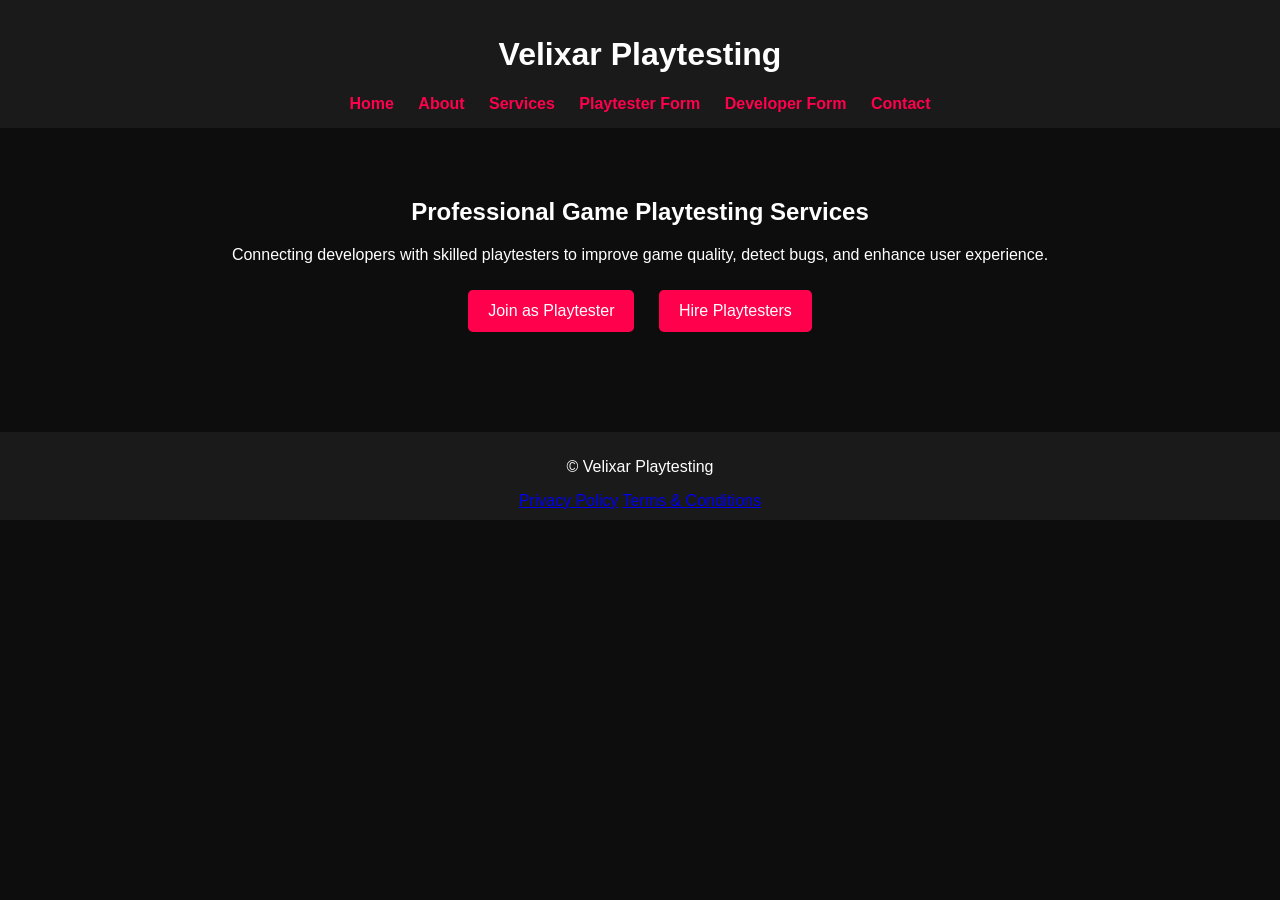
==== index.html @ 8974c755 "Add files via upload" ====
<!DOCTYPE html>
<html>
<head>
<title>Velixar Playtesting</title>
<link rel="stylesheet" href="style.css">
</head>
<body>

<header>
<h1>Velixar Playtesting</h1>
<nav>
<a href="index.html">Home</a>
<a href="about.html">About</a>
<a href="services.html">Services</a>
<a href="playtester.html">Playtester Form</a>
<a href="developer.html">Developer Form</a>
<a href="contact.html">Contact</a>
</nav>
</header>

<section class="hero">
<h2>Professional Game Playtesting Services</h2>
<p>Connecting developers with skilled playtesters to improve game quality, detect bugs, and enhance user experience.</p>
<a class="btn" href="playtester.html">Join as Playtester</a>
<a class="btn" href="developer.html">Hire Playtesters</a>
</section>

<footer>
<p>© Velixar Playtesting</p>
<a href="privacy-policy.html">Privacy Policy</a>
<a href="terms-and-conditions.html">Terms & Conditions</a>
</footer>

</body>
</html>
---- style.css ----
body {
font-family: Arial;
margin: 0;
background-color: #0d0d0d;
color: white;
}

header {
background-color: #1a1a1a;
padding: 15px;
text-align: center;
}

nav a {
color: #ff004c;
margin: 10px;
text-decoration: none;
font-weight: bold;
}

.hero {
padding: 50px;
text-align: center;
}

.btn {
display: inline-block;
margin: 10px;
padding: 12px 20px;
background-color: #ff004c;
color: white;
text-decoration: none;
border-radius: 5px;
}

form {
display: flex;
flex-direction: column;
max-width: 400px;
margin: auto;
}

input, textarea {
margin: 10px 0;
padding: 10px;
border-radius: 5px;
border: none;
}

button {
padding: 12px;
background-color: #ff004c;
color: white;
border: none;
border-radius: 5px;
cursor: pointer;
}

footer {
background-color: #1a1a1a;
padding: 10px;
text-align: center;
margin-top: 40px;
}
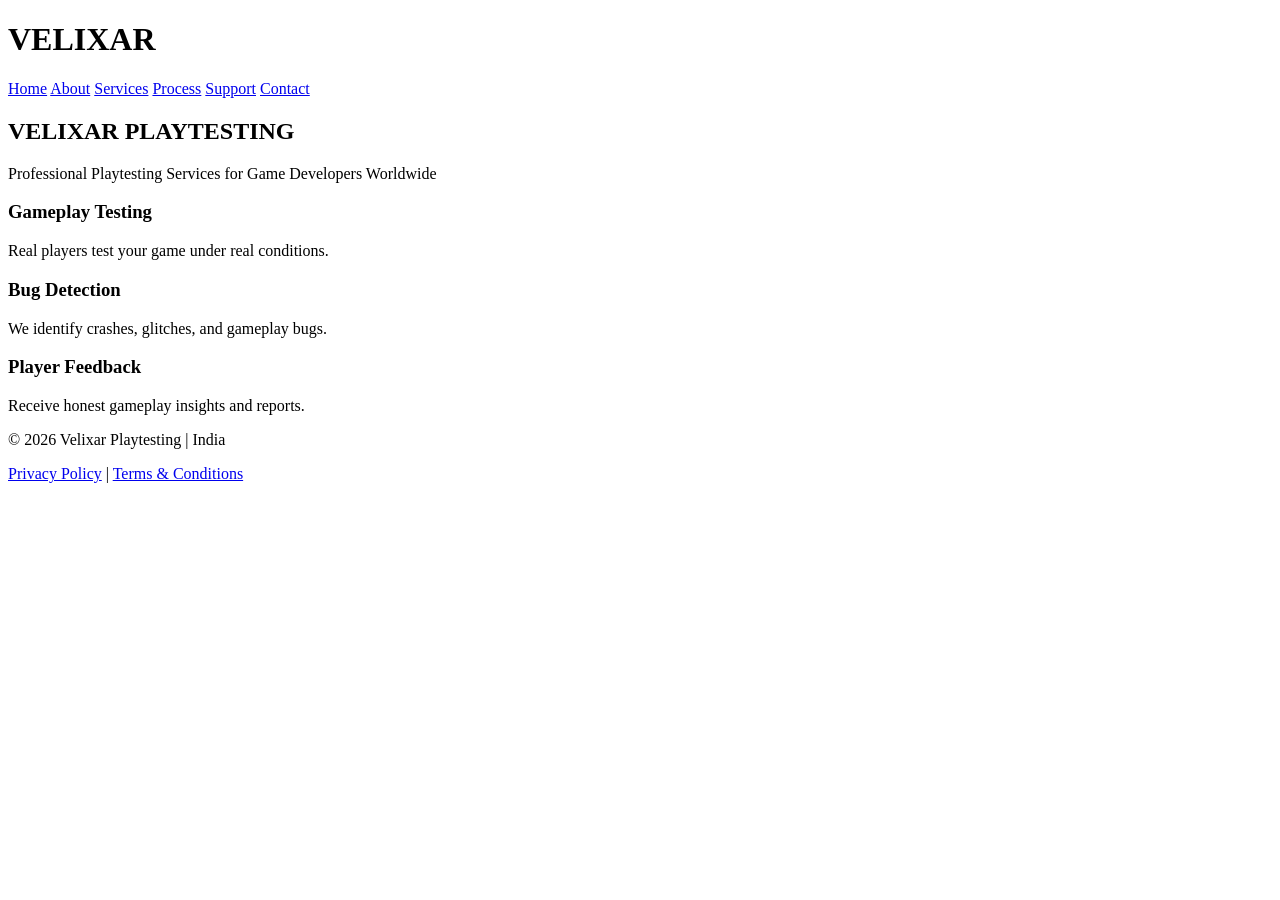
==== commit 42a223f5: "Add files via upload" ====
--- a/index.html
+++ b/index.html
@@ -2,34 +2,53 @@
 <!DOCTYPE html>
 <html>
 <head>
+<meta charset="UTF-8">
+<meta name="viewport" content="width=device-width, initial-scale=1.0">
 <title>Velixar Playtesting</title>
-<link rel="stylesheet" href="style.css">
+<link rel="stylesheet" href="css/style.css">
 </head>
 <body>
 
-<header>
-<h1>Velixar Playtesting</h1>
+<header class="navbar">
+<h1>VELIXAR</h1>
 <nav>
 <a href="index.html">Home</a>
 <a href="about.html">About</a>
 <a href="services.html">Services</a>
-<a href="playtester.html">Playtester Form</a>
-<a href="developer.html">Developer Form</a>
+<a href="process.html">Process</a>
+<a href="support.html">Support</a>
 <a href="contact.html">Contact</a>
 </nav>
 </header>
 
-<section class="hero">
-<h2>Professional Game Playtesting Services</h2>
-<p>Connecting developers with skilled playtesters to improve game quality, detect bugs, and enhance user experience.</p>
-<a class="btn" href="playtester.html">Join as Playtester</a>
-<a class="btn" href="developer.html">Hire Playtesters</a>
+<section class="section">
+
+<div class="hero">
+<h2>VELIXAR PLAYTESTING</h2>
+<p>Professional Playtesting Services for Game Developers Worldwide</p>
+</div>
+
+<div class="card">
+<h3>Gameplay Testing</h3>
+<p>Real players test your game under real conditions.</p>
+</div>
+
+<div class="card">
+<h3>Bug Detection</h3>
+<p>We identify crashes, glitches, and gameplay bugs.</p>
+</div>
+
+<div class="card">
+<h3>Player Feedback</h3>
+<p>Receive honest gameplay insights and reports.</p>
+</div>
+
 </section>
 
 <footer>
-<p>© Velixar Playtesting</p>
-<a href="privacy-policy.html">Privacy Policy</a>
-<a href="terms-and-conditions.html">Terms & Conditions</a>
+<p>© 2026 Velixar Playtesting | India</p>
+<a href="privacy.html">Privacy Policy</a> |
+<a href="terms.html">Terms & Conditions</a>
 </footer>
 
 </body>
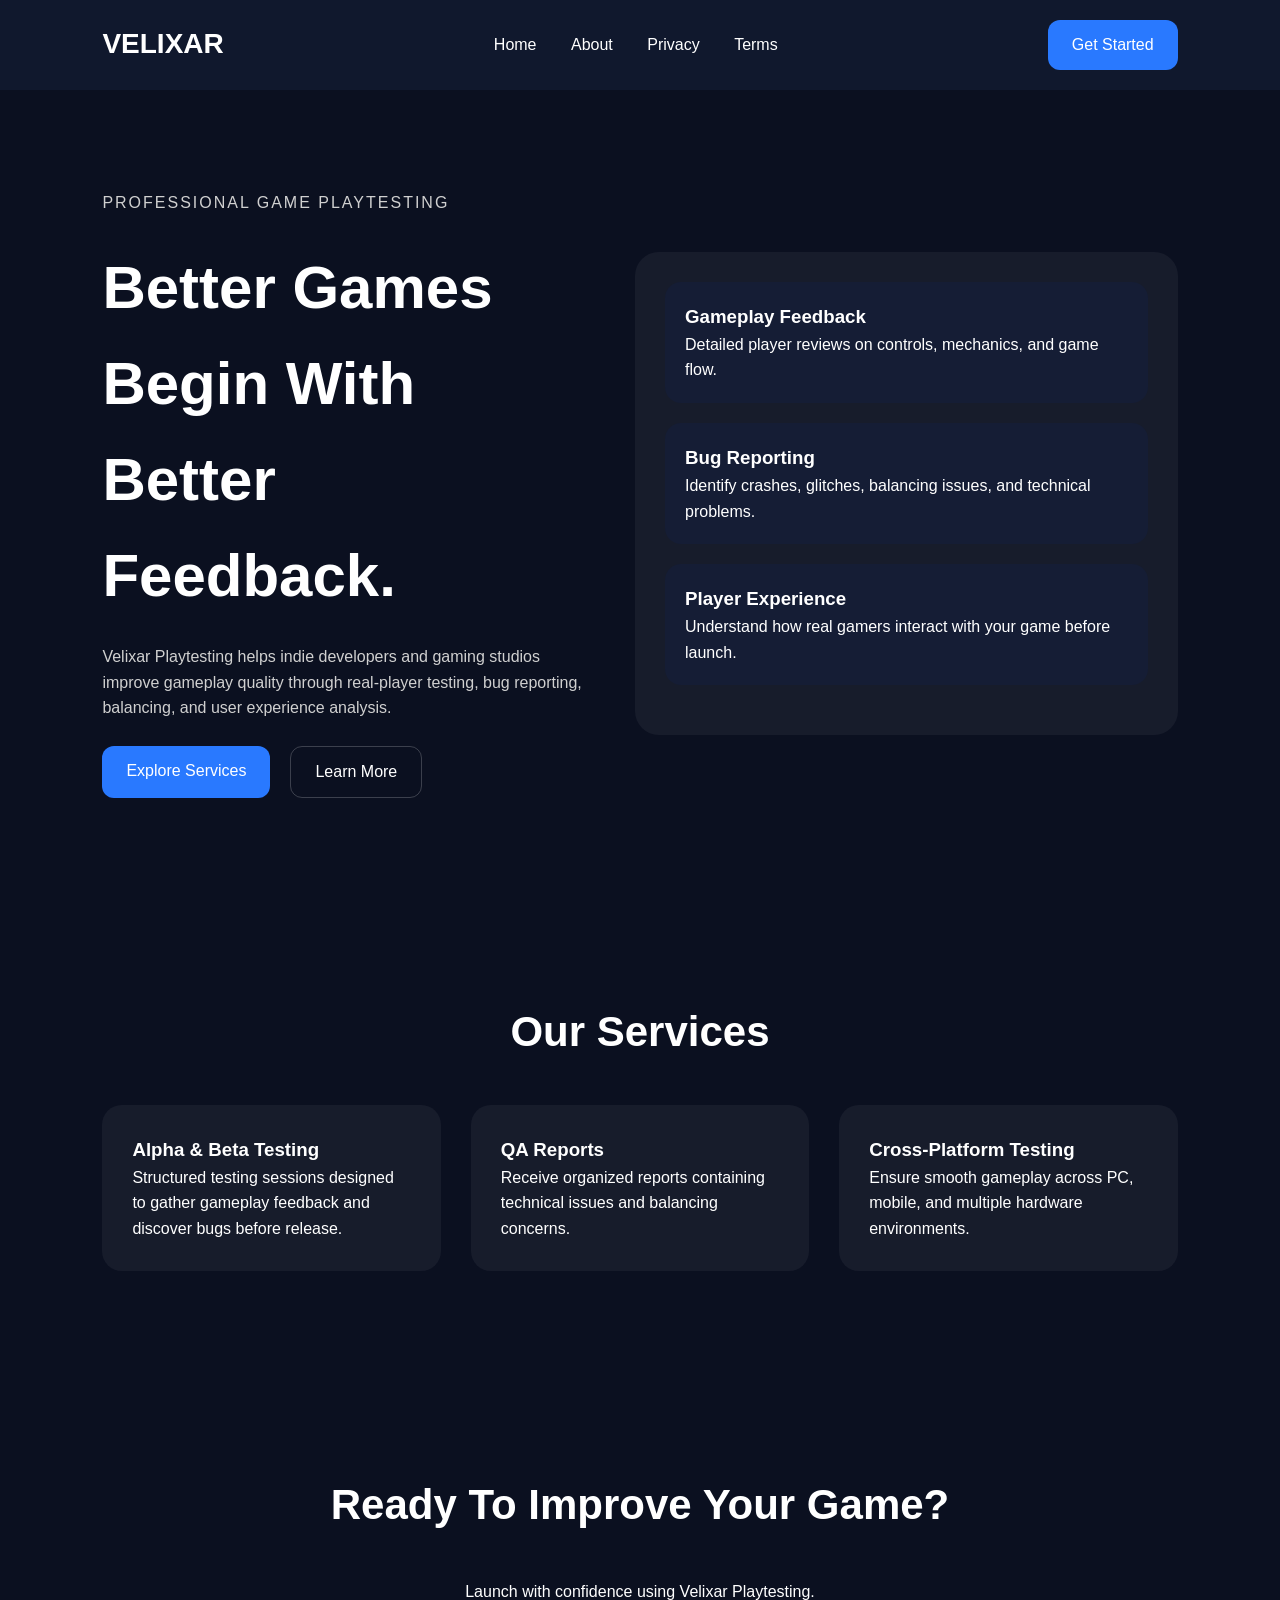
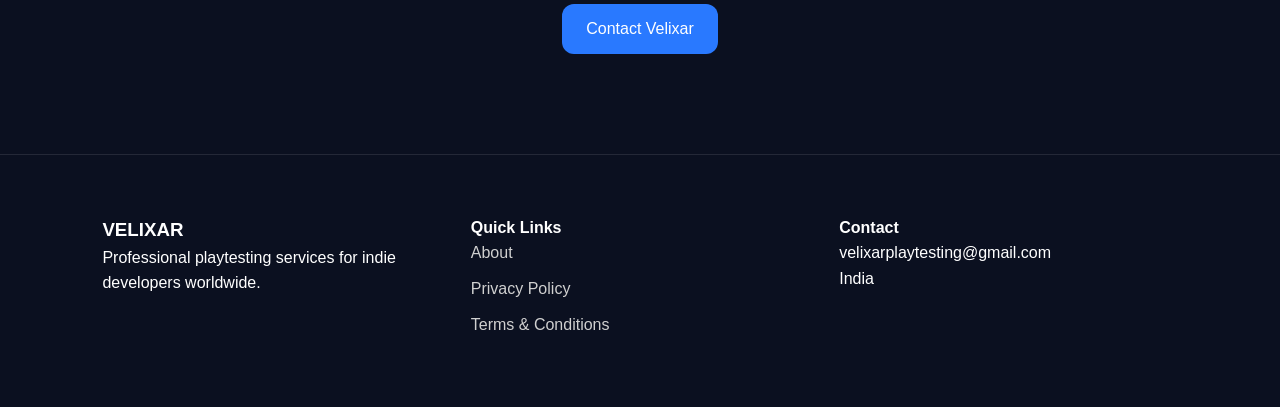
==== commit 9cbd386d: "Add files via upload" ====
--- a/index.html
+++ b/index.html
@@ -1,55 +1,109 @@
-
 <!DOCTYPE html>
-<html>
+<html lang="en">
 <head>
 <meta charset="UTF-8">
 <meta name="viewport" content="width=device-width, initial-scale=1.0">
 <title>Velixar Playtesting</title>
-<link rel="stylesheet" href="css/style.css">
+<link rel="stylesheet" href="style.css">
 </head>
 <body>
 
-<header class="navbar">
-<h1>VELIXAR</h1>
+<header>
+<div class="logo">VELIXAR</div>
+
 <nav>
 <a href="index.html">Home</a>
 <a href="about.html">About</a>
-<a href="services.html">Services</a>
-<a href="process.html">Process</a>
-<a href="support.html">Support</a>
-<a href="contact.html">Contact</a>
+<a href="privacy.html">Privacy</a>
+<a href="terms.html">Terms</a>
 </nav>
+
+<a class="btn" href="#contact">Get Started</a>
 </header>
 
-<section class="section">
+<section class="hero">
+<div class="hero-text">
+<p class="tag">Professional Game Playtesting</p>
 
-<div class="hero">
-<h2>VELIXAR PLAYTESTING</h2>
-<p>Professional Playtesting Services for Game Developers Worldwide</p>
+<h1>Better Games Begin With Better Feedback.</h1>
+
+<p>
+Velixar Playtesting helps indie developers and gaming studios improve
+gameplay quality through real-player testing, bug reporting, balancing,
+and user experience analysis.
+</p>
+
+<div class="hero-buttons">
+<a href="#services" class="primary-btn">Explore Services</a>
+<a href="about.html" class="secondary-btn">Learn More</a>
+</div>
 </div>
 
-<div class="card">
-<h3>Gameplay Testing</h3>
-<p>Real players test your game under real conditions.</p>
+<div class="hero-card">
+<div class="card-box">
+<h3>Gameplay Feedback</h3>
+<p>Detailed player reviews on controls, mechanics, and game flow.</p>
 </div>
 
-<div class="card">
-<h3>Bug Detection</h3>
-<p>We identify crashes, glitches, and gameplay bugs.</p>
+<div class="card-box">
+<h3>Bug Reporting</h3>
+<p>Identify crashes, glitches, balancing issues, and technical problems.</p>
 </div>
 
-<div class="card">
-<h3>Player Feedback</h3>
-<p>Receive honest gameplay insights and reports.</p>
+<div class="card-box">
+<h3>Player Experience</h3>
+<p>Understand how real gamers interact with your game before launch.</p>
+</div>
+</div>
+</section>
+
+<section class="services" id="services">
+<h2>Our Services</h2>
+
+<div class="service-grid">
+<div class="service-card">
+<h3>Alpha & Beta Testing</h3>
+<p>Structured testing sessions designed to gather gameplay feedback and discover bugs before release.</p>
 </div>
 
+<div class="service-card">
+<h3>QA Reports</h3>
+<p>Receive organized reports containing technical issues and balancing concerns.</p>
+</div>
+
+<div class="service-card">
+<h3>Cross-Platform Testing</h3>
+<p>Ensure smooth gameplay across PC, mobile, and multiple hardware environments.</p>
+</div>
+</div>
 </section>
 
-<footer>
-<p>© 2026 Velixar Playtesting | India</p>
-<a href="privacy.html">Privacy Policy</a> |
+<section class="cta">
+<h2>Ready To Improve Your Game?</h2>
+<p>Launch with confidence using Velixar Playtesting.</p>
+<a href="#contact" class="primary-btn">Contact Velixar</a>
+</section>
+
+<footer id="contact">
+<div>
+<h3>VELIXAR</h3>
+<p>Professional playtesting services for indie developers worldwide.</p>
+</div>
+
+<div>
+<h4>Quick Links</h4>
+<a href="about.html">About</a>
+<a href="privacy.html">Privacy Policy</a>
 <a href="terms.html">Terms & Conditions</a>
+</div>
+
+<div>
+<h4>Contact</h4>
+<p>velixarplaytesting@gmail.com</p>
+<p>India</p>
+</div>
 </footer>
 
+<script src="script.js"></script>
 </body>
 </html>
--- a/style.css
+++ b/style.css
@@ -0,0 +1,174 @@
+*{
+margin:0;
+padding:0;
+box-sizing:border-box;
+font-family:Arial,sans-serif;
+}
+
+body{
+background:#0b1020;
+color:white;
+line-height:1.6;
+}
+
+header{
+display:flex;
+justify-content:space-between;
+align-items:center;
+padding:20px 8%;
+background:#10182d;
+position:sticky;
+top:0;
+}
+
+.logo{
+font-size:28px;
+font-weight:bold;
+}
+
+nav a{
+color:white;
+text-decoration:none;
+margin:0 15px;
+}
+
+.hero{
+display:flex;
+justify-content:space-between;
+align-items:center;
+padding:100px 8%;
+gap:50px;
+flex-wrap:wrap;
+}
+
+.hero-text{
+flex:1;
+min-width:300px;
+}
+
+.hero-text h1{
+font-size:60px;
+margin-bottom:20px;
+}
+
+.hero-text p{
+color:#d0d0d0;
+margin-bottom:25px;
+}
+
+.tag{
+color:#4da3ff;
+text-transform:uppercase;
+letter-spacing:2px;
+margin-bottom:20px;
+}
+
+.hero-buttons{
+display:flex;
+gap:20px;
+}
+
+.primary-btn,.secondary-btn,.btn{
+padding:12px 24px;
+border-radius:12px;
+text-decoration:none;
+display:inline-block;
+}
+
+.primary-btn,.btn{
+background:#2979ff;
+color:white;
+}
+
+.secondary-btn{
+border:1px solid rgba(255,255,255,0.2);
+color:white;
+}
+
+.hero-card{
+flex:1;
+background:rgba(255,255,255,0.05);
+padding:30px;
+border-radius:24px;
+min-width:300px;
+}
+
+.card-box{
+background:#151d35;
+padding:20px;
+border-radius:16px;
+margin-bottom:20px;
+}
+
+.services{
+padding:100px 8%;
+}
+
+.services h2,.cta h2{
+text-align:center;
+font-size:42px;
+margin-bottom:40px;
+}
+
+.service-grid{
+display:grid;
+grid-template-columns:repeat(auto-fit,minmax(250px,1fr));
+gap:30px;
+}
+
+.service-card{
+background:rgba(255,255,255,0.05);
+padding:30px;
+border-radius:20px;
+}
+
+.cta{
+padding:100px 8%;
+text-align:center;
+}
+
+footer{
+display:grid;
+grid-template-columns:repeat(auto-fit,minmax(220px,1fr));
+gap:30px;
+padding:60px 8%;
+border-top:1px solid rgba(255,255,255,0.1);
+}
+
+footer a{
+display:block;
+color:#d0d0d0;
+margin-bottom:10px;
+text-decoration:none;
+}
+
+.page{
+padding:100px 8%;
+max-width:1000px;
+margin:auto;
+}
+
+.page h1{
+font-size:50px;
+margin-bottom:20px;
+}
+
+.page h2{
+margin-top:40px;
+margin-bottom:15px;
+}
+
+.page p{
+color:#d0d0d0;
+margin-bottom:20px;
+}
+
+@media(max-width:768px){
+nav{
+display:none;
+}
+
+.hero-text h1{
+font-size:42px;
+}
+}
